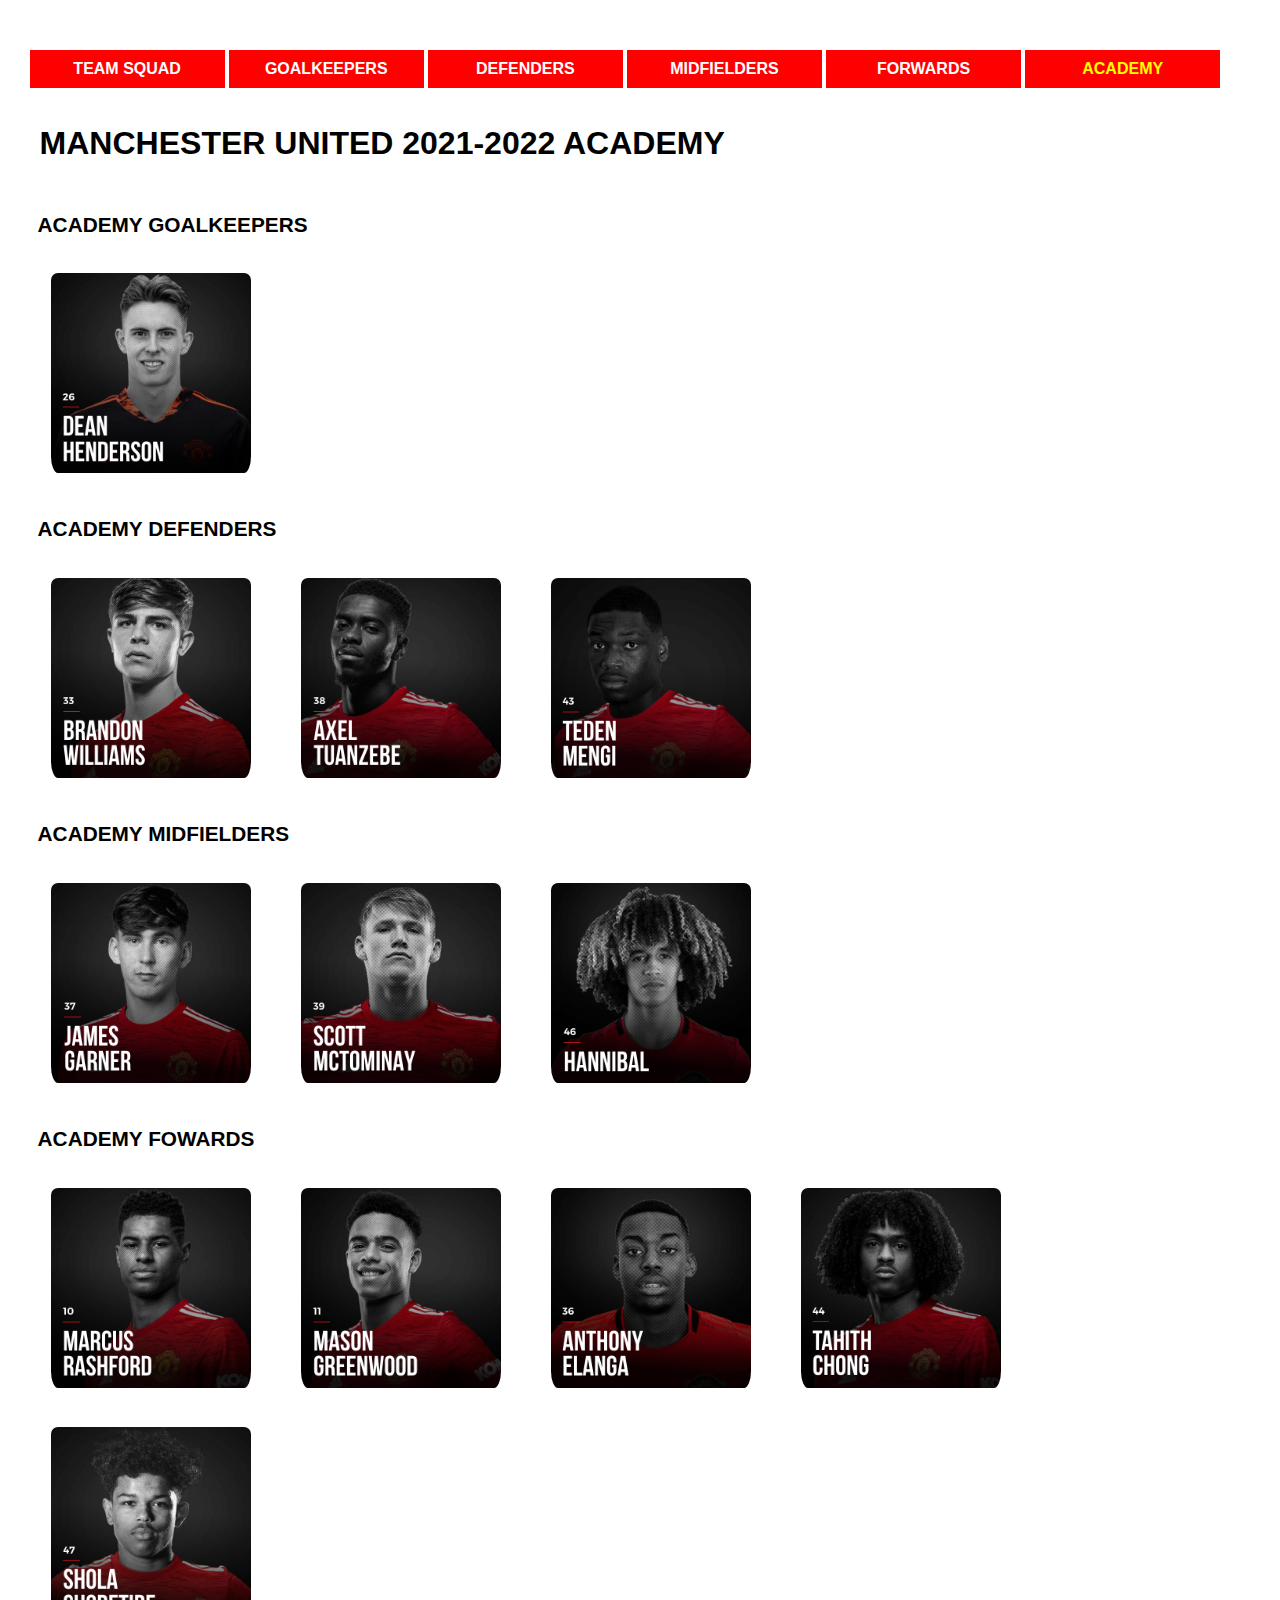
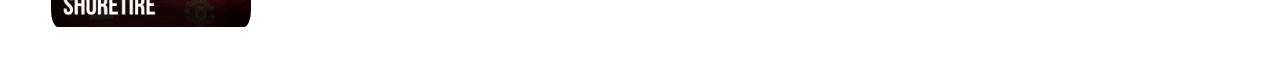
==== academy.html @ 322af931 "Add files via upload" ====
<!DOCTYPE html>
<html lang="en">
<!-- head -->

<head>
    <meta charset="UTF-8">
    <meta name="viewport" content="width=device-width, initial-scale=1.0">
    <link rel="icon" href="images/favicon.ico">
    <link rel="stylesheet" href="css/html5reset.css">
    <link rel="stylesheet" href="css/style.css">
    <title>Manchester United - My Favorite Soccer Team</title>
</head>

<!-- body -->

<body>
    <!-- header -->
    <header>
        <!-- nav -->
        <nav>
            <ul>
                <li><a href="index.html">TEAM SQUAD</a></li>
                <li><a href="goalkeepers.html">GOALKEEPERS</a></li>
                <li><a href="defenders.html">DEFENDERS</a></li>
                <li><a href="midfielders.html">MIDFIELDERS</a></li>
                <li><a href="forwards.html">FORWARDS</a></li>
                <li class="active"><a href="academy.html">ACADEMY</a></li>
            </ul>
        </nav>

        <!-- h1 -->
        <h1>MANCHESTER UNITED 2021-2022 ACADEMY</h1>
    </header>

    <!-- main -->
    <main>
        <!-- Images for Academy Goalkeepers-->
        <h2>ACADEMY GOALKEEPERS</h2>
        <img src="images/henderson.png" alt="26. Dean Henderson" width="50" />
        
        <!-- Images for Academy Defenders-->
        <h2>ACADEMY DEFENDERS</h2>
        <img src="images/williams.png" alt="33. Brandon Williams" width="50" />
        <img src="images/tuanzebe.png" alt="38. Axel Tuanzebe" width="50" />
        <img src="images/mengi.png" alt="43. Teden Mengi" width="50" />
        
        <!-- Images for Academy Midfielders-->
        <h2>ACADEMY MIDFIELDERS</h2>
        <img src="images/garner.png" alt="37. James Garner" width="50" />
        <img src="images/mctominay.png" alt="39. Scott McTominay" width="50" />
        <img src="images/hannibal.png" alt="46. Hannibal" width="50" />

        <!-- Images for Academy Midfielders-->
        <h2>ACADEMY FOWARDS</h2>
        <img src="images/rashford.png" alt="10. Marcus Rashford" width="50" />
        <img src="images/greenwood.png" alt="11. Mason Greenwood" width="50" />
        <img src="images/elanga.png" alt="36. Anthony Elanga" width="50" />
        <img src="images/chong.png" alt="44. Tahith Chong" width="50" />
        <img src="images/shoretire.png" alt="47. Shola Shoretire" width="50" />
    </main>
</body>

</html>
---- css/style.css ----
/*Add padding and margin to space out the page.
Make the font larger too.*/
body {
	margin: 1%;
	padding: 1%;
	font-size: 100%;
}

/*Make the h1 heading bigger with a bold font*/
h1 {
	font-size: 2em; 
	font-weight: bold;
    font-family: Arial, Helvetica, sans-serif;
    padding-top: 25px;
    padding-right: 10px;
    padding-left: 10px;
}

/*Make the h2 heading*/
h2 {
	font-size: 1.3em; 
	font-weight: bold;
    padding-top: 30px;
    padding-right: 10px;
    padding-bottom: 15px;
    padding-left: 10px;
    font-family: Arial, Helvetica, sans-serif;
}

/*Style the images*/
img {
    height: 200px;
    width: 200px;
    border: 3px solid transparent;
    padding-top: 10px;
    padding-left: 10px;
    padding-right: 10px;    
    border-radius: 20px;
    margin: 10px;
}

/* Add borders around the main components and some
space too*/
header, nav, main, h1, footer {
	border: 2px solid transparent;
	margin: 10px 0;
}

/* Change the styling for all of the list 
items in the nav section */
nav li {
	background-color: red;
	padding: 10px 5px;
	width: 15%;
	border: 1px solid transparent;
	display: inline-block;
    text-align: center;
    font-family: Arial, Helvetica, sans-serif;
}

/* Change the styling for all titles of
the list items in the nav section */
nav .active a {
    color: yellow;
    font-weight: bold;
}

nav a {
    color: white;
    font-weight: bold;
}

/* Changes to footer */
footer {
    font-family: Arial, Helvetica, sans-serif;
    text-align: center;
}

/* No changes to link */
/* Source: https://www.w3schools.com/css/css_link.asp */
a:link {
    text-decoration: none;
}

a:visited {
    text-decoration: none;
}

a:hover {
    text-decoration: underline;
}

a:active {
    text-decoration: underline;
}
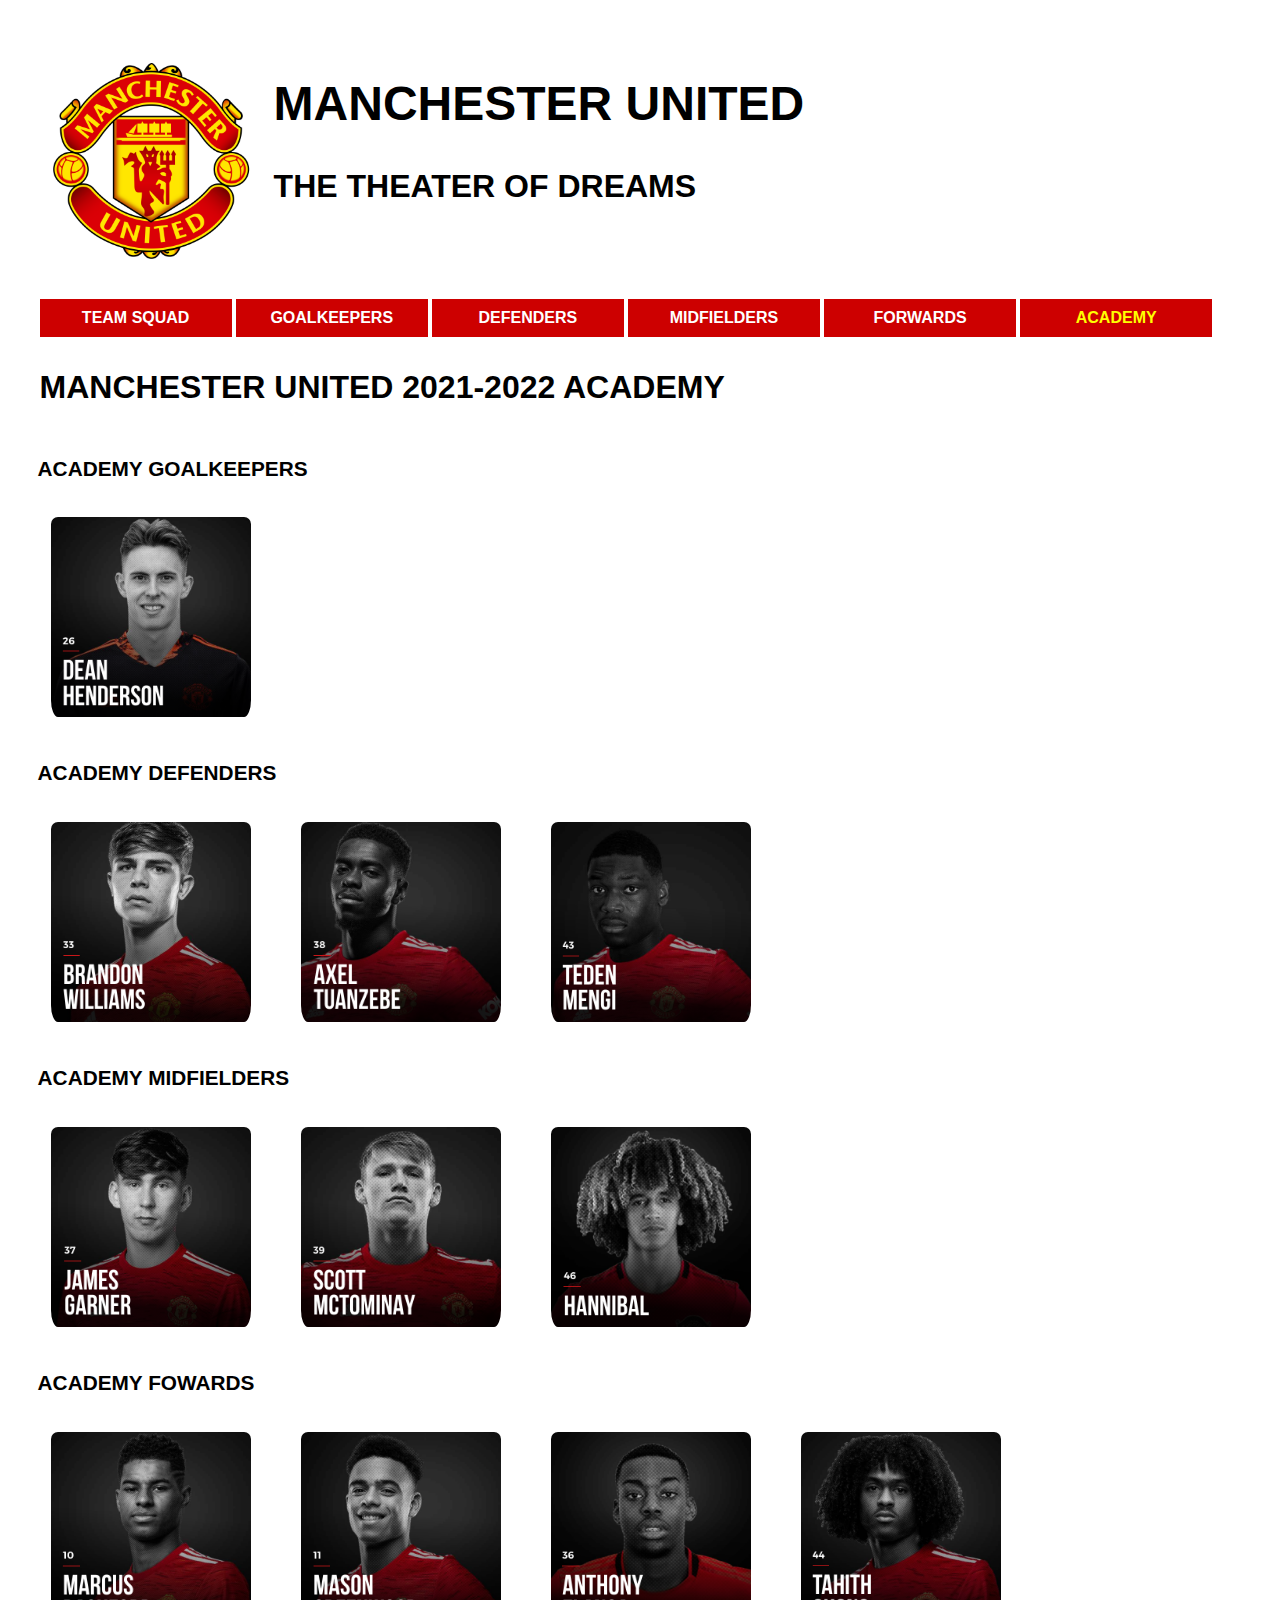
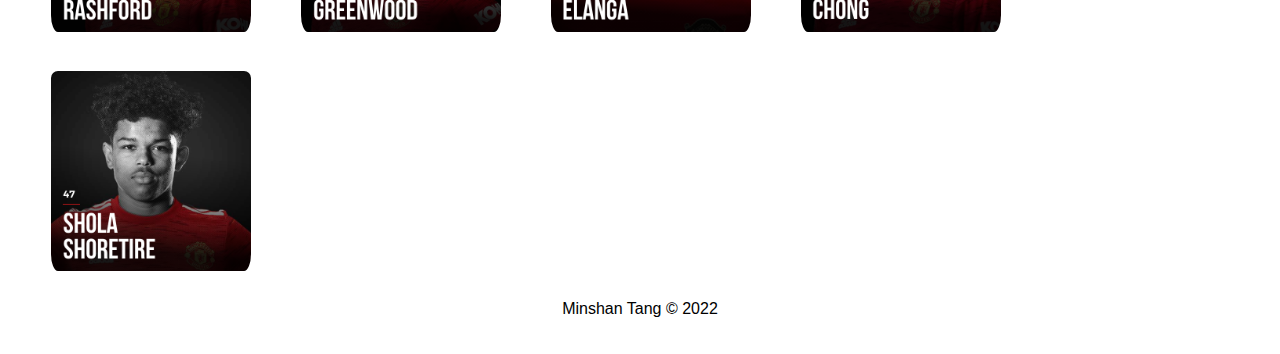
==== commit 76f6b76f: "Add files via upload" ====
--- a/academy.html
+++ b/academy.html
@@ -16,6 +16,11 @@
 <body>
     <!-- header -->
     <header>
+        <!-- Logo -->
+        <p style="float: left;"><img class="logo" src="images/logo.png" alt="Manchester United Logo" width="20" height="20"></p>
+        <h1 class="head-title">MANCHESTER UNITED</h1>
+        <h2 class="head-title-2">THE THEATER OF DREAMS</h2>
+        
         <!-- nav -->
         <nav>
             <ul>
@@ -36,28 +41,33 @@
     <main>
         <!-- Images for Academy Goalkeepers-->
         <h2>ACADEMY GOALKEEPERS</h2>
-        <img src="images/henderson.png" alt="26. Dean Henderson" width="50" />
+        <img src="images/henderson.png" alt="26. Dean Henderson" width="200" />
         
         <!-- Images for Academy Defenders-->
         <h2>ACADEMY DEFENDERS</h2>
-        <img src="images/williams.png" alt="33. Brandon Williams" width="50" />
-        <img src="images/tuanzebe.png" alt="38. Axel Tuanzebe" width="50" />
-        <img src="images/mengi.png" alt="43. Teden Mengi" width="50" />
+        <img src="images/williams.png" alt="33. Brandon Williams" width="200" />
+        <img src="images/tuanzebe.png" alt="38. Axel Tuanzebe" width="200" />
+        <img src="images/mengi.png" alt="43. Teden Mengi" width="200" />
         
         <!-- Images for Academy Midfielders-->
         <h2>ACADEMY MIDFIELDERS</h2>
-        <img src="images/garner.png" alt="37. James Garner" width="50" />
-        <img src="images/mctominay.png" alt="39. Scott McTominay" width="50" />
-        <img src="images/hannibal.png" alt="46. Hannibal" width="50" />
+        <img src="images/garner.png" alt="37. James Garner" width="200" />
+        <img src="images/mctominay.png" alt="39. Scott McTominay" width="200" />
+        <img src="images/hannibal.png" alt="46. Hannibal" width="200" />
 
         <!-- Images for Academy Midfielders-->
         <h2>ACADEMY FOWARDS</h2>
-        <img src="images/rashford.png" alt="10. Marcus Rashford" width="50" />
-        <img src="images/greenwood.png" alt="11. Mason Greenwood" width="50" />
-        <img src="images/elanga.png" alt="36. Anthony Elanga" width="50" />
-        <img src="images/chong.png" alt="44. Tahith Chong" width="50" />
-        <img src="images/shoretire.png" alt="47. Shola Shoretire" width="50" />
+        <img src="images/rashford.png" alt="10. Marcus Rashford" width="200" />
+        <img src="images/greenwood.png" alt="11. Mason Greenwood" width="200" />
+        <img src="images/elanga.png" alt="36. Anthony Elanga" width="200" />
+        <img src="images/chong.png" alt="44. Tahith Chong" width="200" />
+        <img src="images/shoretire.png" alt="47. Shola Shoretire" width="200" />
     </main>
+
+    <!-- footer -->
+    <footer>
+        <p>Minshan Tang &copy; 2022</p>
+    </footer>
 </body>
 
 </html>--- a/css/style.css
+++ b/css/style.css
@@ -7,11 +7,21 @@
 }
 
 /*Make the h1 heading bigger with a bold font*/
+header .head-title {
+    font-size: 3em;
+    font-weight: bold;
+    padding-top: 30px;
+}
+
+header .head-title-2 {
+    font-size: 2em;
+    font-weight: bold;
+}
+
 h1 {
 	font-size: 2em; 
 	font-weight: bold;
     font-family: Arial, Helvetica, sans-serif;
-    padding-top: 25px;
     padding-right: 10px;
     padding-left: 10px;
 }
@@ -48,8 +58,15 @@
 
 /* Change the styling for all of the list 
 items in the nav section */
+nav {
+    padding-top: 70px;
+    padding-left: 10px;
+    padding-bottom: 20px;
+    padding-right: 10px;
+}
+
 nav li {
-	background-color: red;
+	background-color: rgb(205, 0, 0);
 	padding: 10px 5px;
 	width: 15%;
 	border: 1px solid transparent;
@@ -62,7 +79,6 @@
 the list items in the nav section */
 nav .active a {
     color: yellow;
-    font-weight: bold;
 }
 
 nav a {
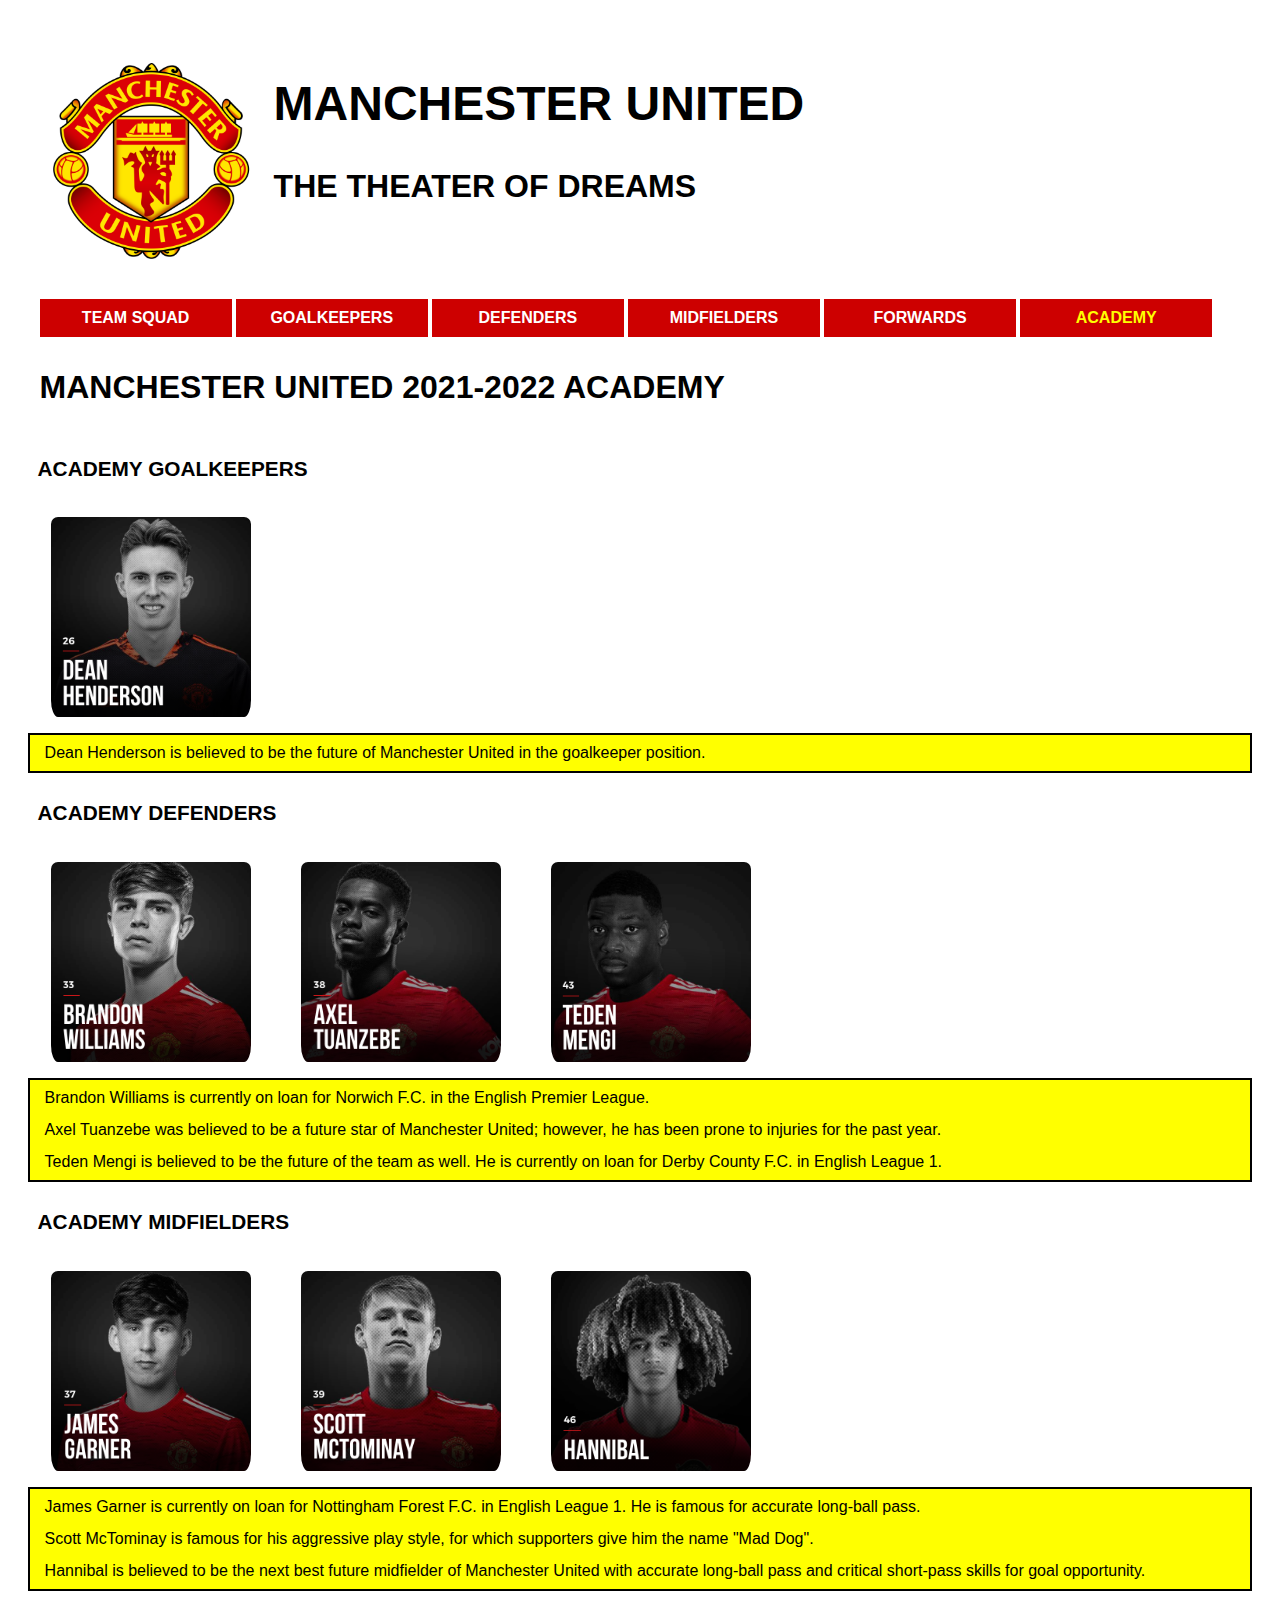
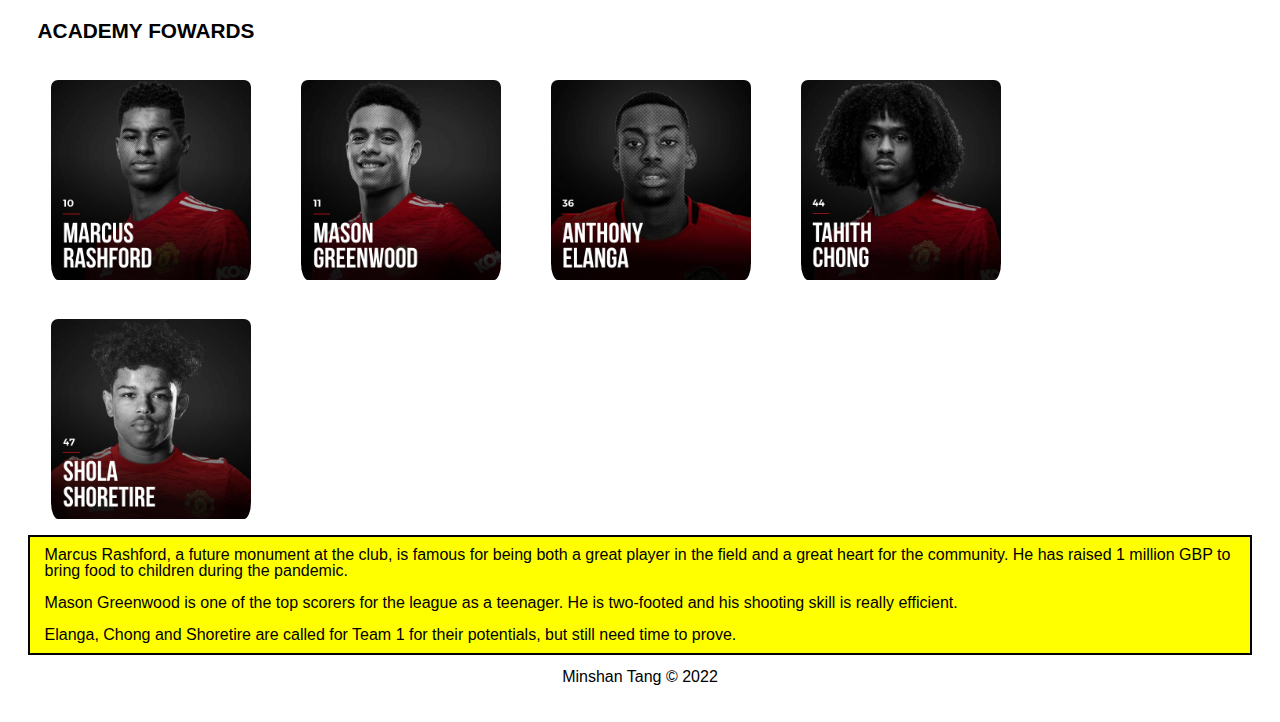
==== commit 846e01df: "Add files via upload" ====
--- a/academy.html
+++ b/academy.html
@@ -42,18 +42,35 @@
         <!-- Images for Academy Goalkeepers-->
         <h2>ACADEMY GOALKEEPERS</h2>
         <img src="images/henderson.png" alt="26. Dean Henderson" width="200" />
+        <p>Dean Henderson is believed to be the future of Manchester United in the goalkeeper position.</p>
         
         <!-- Images for Academy Defenders-->
         <h2>ACADEMY DEFENDERS</h2>
         <img src="images/williams.png" alt="33. Brandon Williams" width="200" />
         <img src="images/tuanzebe.png" alt="38. Axel Tuanzebe" width="200" />
         <img src="images/mengi.png" alt="43. Teden Mengi" width="200" />
+
+        <p>
+            Brandon Williams is currently on loan for Norwich F.C. in the English Premier League.
+            <br><br>
+            Axel Tuanzebe was believed to be a future star of Manchester United; however, he has been prone to injuries for the past year.
+            <br><br>
+            Teden Mengi is believed to be the future of the team as well. He is currently on loan for Derby County F.C. in English League 1.
+        </p>
         
         <!-- Images for Academy Midfielders-->
         <h2>ACADEMY MIDFIELDERS</h2>
         <img src="images/garner.png" alt="37. James Garner" width="200" />
         <img src="images/mctominay.png" alt="39. Scott McTominay" width="200" />
         <img src="images/hannibal.png" alt="46. Hannibal" width="200" />
+        
+        <p>
+            James Garner is currently on loan for Nottingham Forest F.C. in English League 1. He is famous for accurate long-ball pass.
+            <br><br>
+            Scott McTominay is famous for his aggressive play style, for which supporters give him the name "Mad Dog".
+            <br><br>
+            Hannibal is believed to be the next best future midfielder of Manchester United with accurate long-ball pass and critical short-pass skills for goal opportunity.
+        </p>
 
         <!-- Images for Academy Midfielders-->
         <h2>ACADEMY FOWARDS</h2>
@@ -62,6 +79,14 @@
         <img src="images/elanga.png" alt="36. Anthony Elanga" width="200" />
         <img src="images/chong.png" alt="44. Tahith Chong" width="200" />
         <img src="images/shoretire.png" alt="47. Shola Shoretire" width="200" />
+
+        <p>
+            Marcus Rashford, a future monument at the club, is famous for being both a great player in the field and a great heart for the community. He has raised 1 million GBP to bring food to children during the pandemic.
+            <br><br>
+            Mason Greenwood is one of the top scorers for the league as a teenager. He is two-footed and his shooting skill is really efficient.
+            <br><br>
+            Elanga, Chong and Shoretire are called for Team 1 for their potentials, but still need time to prove. 
+        </p>
     </main>
 
     <!-- footer -->
--- a/css/style.css
+++ b/css/style.css
@@ -86,6 +86,15 @@
     font-weight: bold;
 }
 
+/* Change to paragraphs */
+main p {
+    font-family: Arial, Helvetica, sans-serif;
+    font-size: 1em;
+    padding: 10px 15px;
+    background: yellow;
+    border: 2px solid black;
+}
+
 /* Changes to footer */
 footer {
     font-family: Arial, Helvetica, sans-serif;
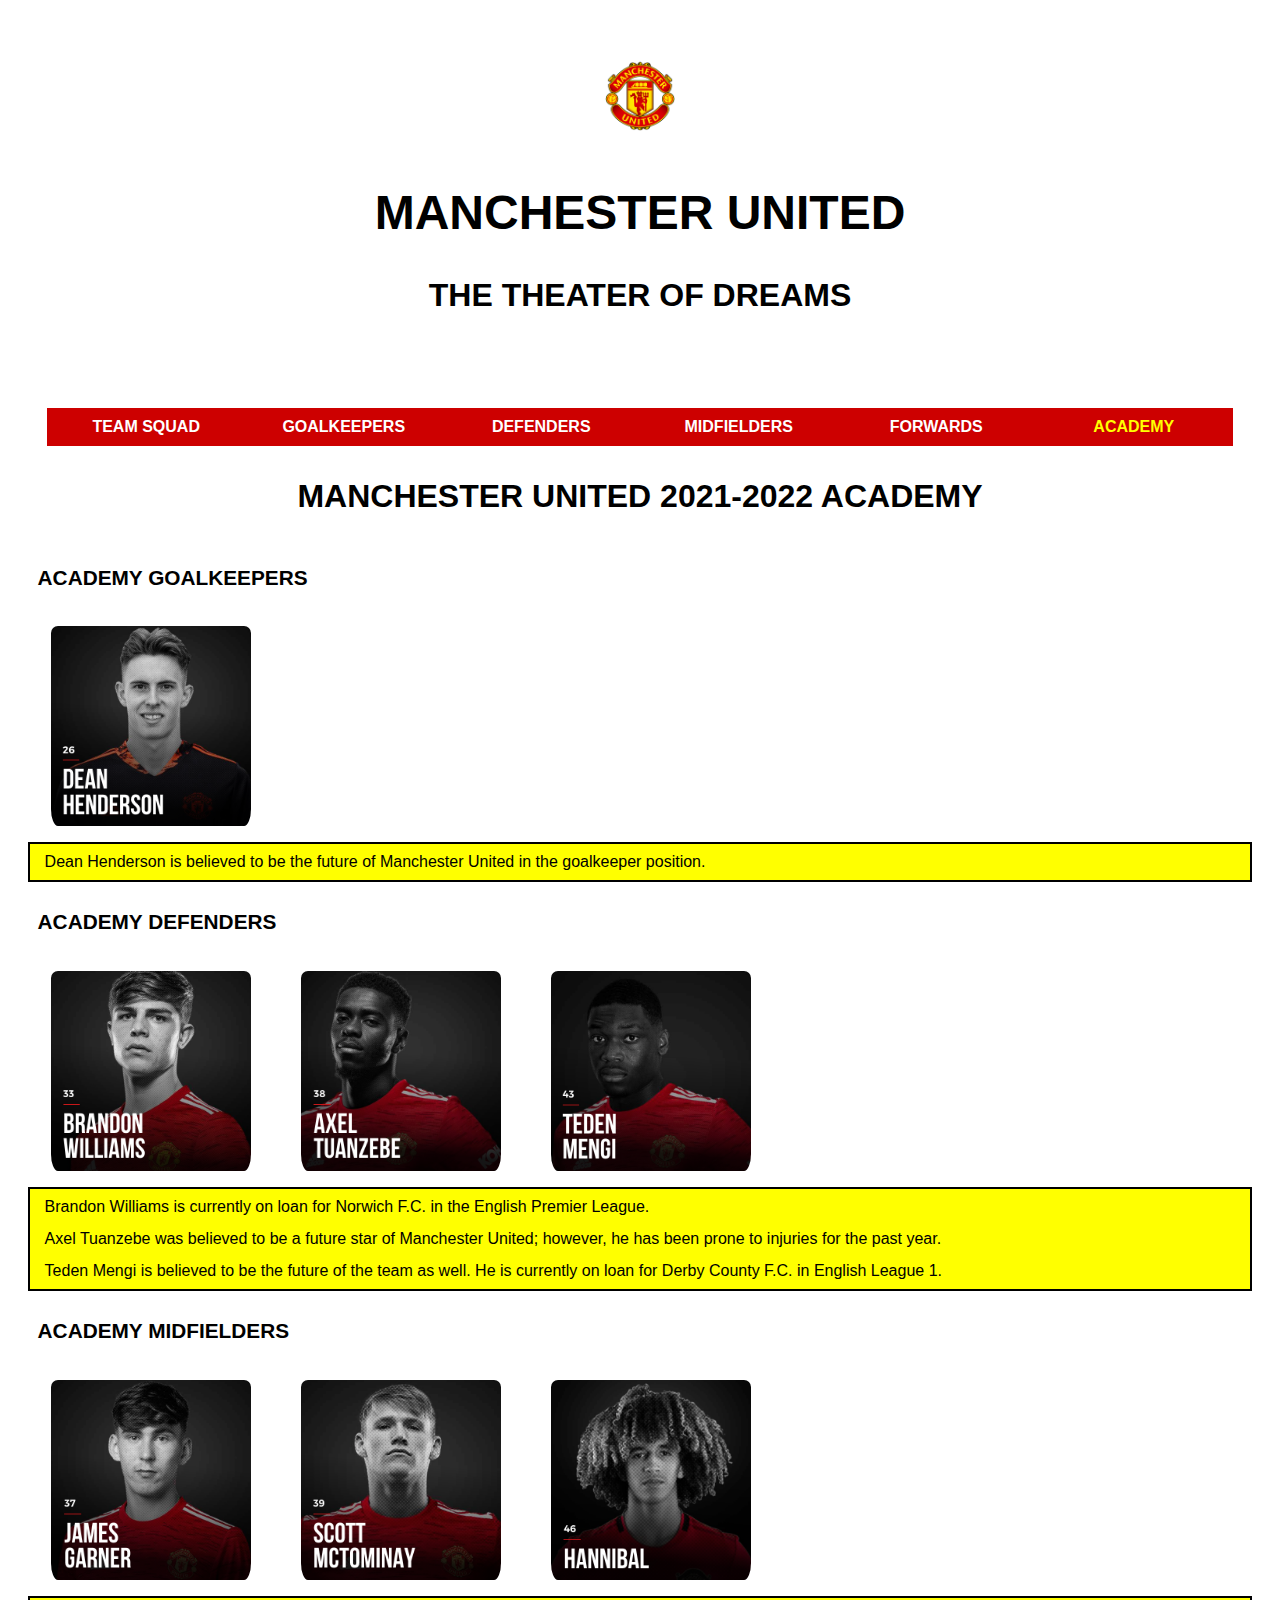
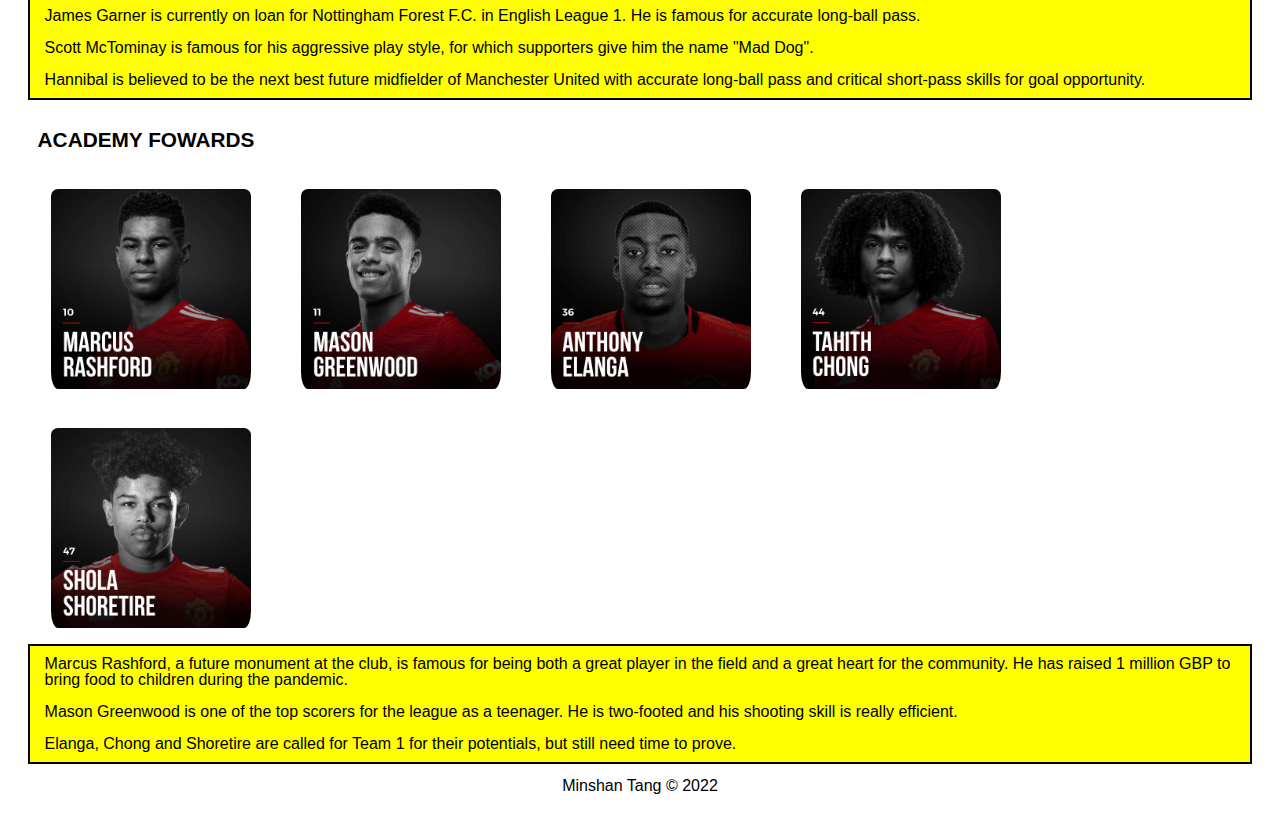
==== commit 1f9f352f: "Add files via upload" ====
--- a/academy.html
+++ b/academy.html
@@ -17,7 +17,7 @@
     <!-- header -->
     <header>
         <!-- Logo -->
-        <p style="float: left;"><img class="logo" src="images/logo.png" alt="Manchester United Logo" width="20" height="20"></p>
+        <img class="logo" src="images/logo.png" alt="Manchester United Logo" width="20" height="20">
         <h1 class="head-title">MANCHESTER UNITED</h1>
         <h2 class="head-title-2">THE THEATER OF DREAMS</h2>
         
--- a/css/style.css
+++ b/css/style.css
@@ -4,6 +4,10 @@
 	margin: 1%;
 	padding: 1%;
 	font-size: 100%;
+}
+
+header {
+    text-align: center;
 }
 
 /*Make the h1 heading bigger with a bold font*/
@@ -16,6 +20,12 @@
 header .head-title-2 {
     font-size: 2em;
     font-weight: bold;
+}
+
+header img {
+    width: 70px;
+    height: 70px;
+    text-align: center;
 }
 
 h1 {
@@ -65,12 +75,17 @@
     padding-right: 10px;
 }
 
+nav ul {
+    display: flex;
+    justify-content: center;
+}
+
 nav li {
 	background-color: rgb(205, 0, 0);
 	padding: 10px 5px;
-	width: 15%;
+	width: 15.45%;
 	border: 1px solid transparent;
-	display: inline-block;
+	display: table-cell;
     text-align: center;
     font-family: Arial, Helvetica, sans-serif;
 }
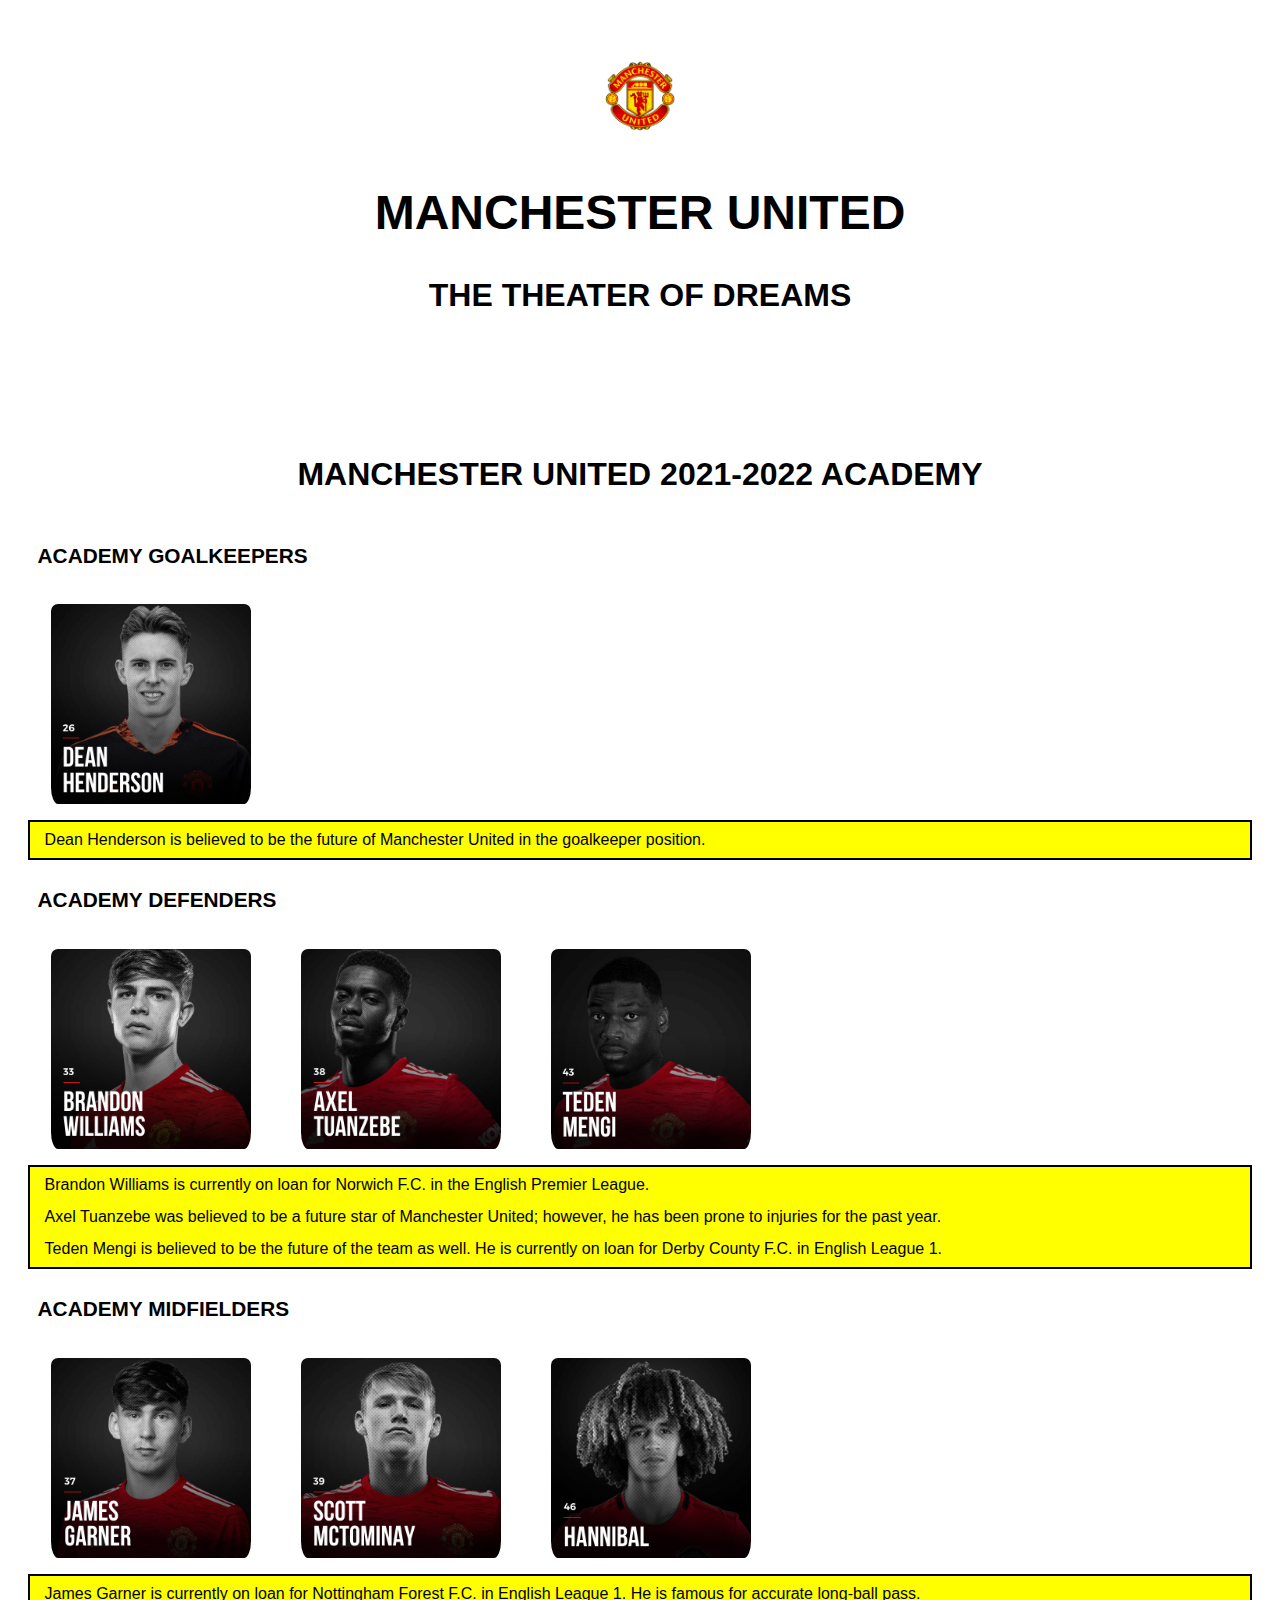
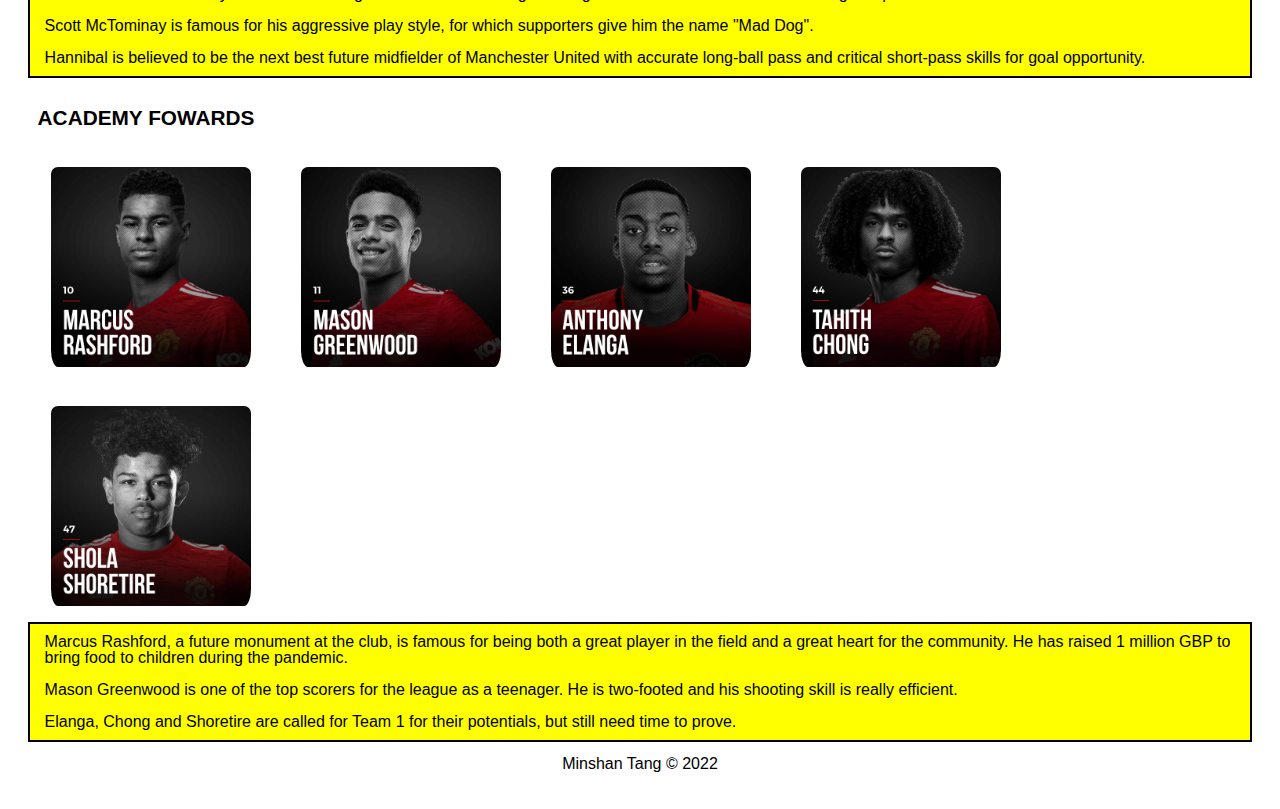
==== commit 1147c5dd: "Add files via upload" ====
--- a/academy.html
+++ b/academy.html
@@ -1,98 +1,110 @@
 <!DOCTYPE html>
 <html lang="en">
-<!-- head -->
+    <!-- head -->
 
-<head>
-    <meta charset="UTF-8">
-    <meta name="viewport" content="width=device-width, initial-scale=1.0">
-    <link rel="icon" href="images/favicon.ico">
-    <link rel="stylesheet" href="css/html5reset.css">
-    <link rel="stylesheet" href="css/style.css">
-    <title>Manchester United - My Favorite Soccer Team</title>
-</head>
+    <head>
+        <meta charset="UTF-8" />
+        <meta name="viewport" content="width=device-width, initial-scale=1.0" />
+        <link rel="icon" href="images/favicon.ico" />
+        <link rel="stylesheet" href="css/html5reset.css" />
+        <link rel="stylesheet" href="css/style.css" />
+        <link
+            href="https://cdn.jsdelivr.net/npm/bootstrap@5.1.3/dist/css/bootstrap.min.css"
+            rel="stylesheet"
+            integrity="sha384-1BmE4kWBq78iYhFldvKuhfTAU6auU8tT94WrHftjDbrCEXSU1oBoqyl2QvZ6jIW3"
+            crossorigin="anonymous"
+        />
+        <title>Manchester United - My Favorite Soccer Team</title>
+    </head>
 
-<!-- body -->
+    <!-- body -->
 
-<body>
-    <!-- header -->
-    <header>
-        <!-- Logo -->
-        <img class="logo" src="images/logo.png" alt="Manchester United Logo" width="20" height="20">
-        <h1 class="head-title">MANCHESTER UNITED</h1>
-        <h2 class="head-title-2">THE THEATER OF DREAMS</h2>
-        
-        <!-- nav -->
-        <nav>
-            <ul>
-                <li><a href="index.html">TEAM SQUAD</a></li>
-                <li><a href="goalkeepers.html">GOALKEEPERS</a></li>
-                <li><a href="defenders.html">DEFENDERS</a></li>
-                <li><a href="midfielders.html">MIDFIELDERS</a></li>
-                <li><a href="forwards.html">FORWARDS</a></li>
-                <li class="active"><a href="academy.html">ACADEMY</a></li>
-            </ul>
-        </nav>
+    <body>
+        <!-- header -->
+        <header>
+            <!-- Logo -->
+            <img class="logo" src="images/logo.png" alt="Manchester United Logo" width="20" height="20" />
+            <h1 class="head-title">MANCHESTER UNITED</h1>
+            <h2 class="head-title-2">THE THEATER OF DREAMS</h2>
 
-        <!-- h1 -->
-        <h1>MANCHESTER UNITED 2021-2022 ACADEMY</h1>
-    </header>
+            <!-- nav -->
+            <nav>
+                <ul class="nav nav-tabs">
+                    <li class="nav-item"><a class="nav-link" href="index.html">TEAM SQUAD</a></li>
+                    <li class="nav-item"><a class="nav-link" href="goalkeepers.html">GOALKEEPERS</a></li>
+                    <li class="nav-item"><a class="nav-link" href="defenders.html">DEFENDERS</a></li>
+                    <li class="nav-item"><a class="nav-link" href="midfielders.html">MIDFIELDERS</a></li>
+                    <li class="nav-item"><a class="nav-link" href="forwards.html">FORWARDS</a></li>
+                    <li class="nav-item"><a class="nav-link active" href="academy.html">ACADEMY</a></li>
+                </ul>
+            </nav>
 
-    <!-- main -->
-    <main>
-        <!-- Images for Academy Goalkeepers-->
-        <h2>ACADEMY GOALKEEPERS</h2>
-        <img src="images/henderson.png" alt="26. Dean Henderson" width="200" />
-        <p>Dean Henderson is believed to be the future of Manchester United in the goalkeeper position.</p>
-        
-        <!-- Images for Academy Defenders-->
-        <h2>ACADEMY DEFENDERS</h2>
-        <img src="images/williams.png" alt="33. Brandon Williams" width="200" />
-        <img src="images/tuanzebe.png" alt="38. Axel Tuanzebe" width="200" />
-        <img src="images/mengi.png" alt="43. Teden Mengi" width="200" />
+            <!-- h1 -->
+            <h1>MANCHESTER UNITED 2021-2022 ACADEMY</h1>
+        </header>
 
-        <p>
-            Brandon Williams is currently on loan for Norwich F.C. in the English Premier League.
-            <br><br>
-            Axel Tuanzebe was believed to be a future star of Manchester United; however, he has been prone to injuries for the past year.
-            <br><br>
-            Teden Mengi is believed to be the future of the team as well. He is currently on loan for Derby County F.C. in English League 1.
-        </p>
-        
-        <!-- Images for Academy Midfielders-->
-        <h2>ACADEMY MIDFIELDERS</h2>
-        <img src="images/garner.png" alt="37. James Garner" width="200" />
-        <img src="images/mctominay.png" alt="39. Scott McTominay" width="200" />
-        <img src="images/hannibal.png" alt="46. Hannibal" width="200" />
-        
-        <p>
-            James Garner is currently on loan for Nottingham Forest F.C. in English League 1. He is famous for accurate long-ball pass.
-            <br><br>
-            Scott McTominay is famous for his aggressive play style, for which supporters give him the name "Mad Dog".
-            <br><br>
-            Hannibal is believed to be the next best future midfielder of Manchester United with accurate long-ball pass and critical short-pass skills for goal opportunity.
-        </p>
+        <!-- main -->
+        <main>
+            <!-- Images for Academy Goalkeepers-->
+            <h2>ACADEMY GOALKEEPERS</h2>
+            <img src="images/henderson.png" alt="26. Dean Henderson" width="200" />
+            <p>Dean Henderson is believed to be the future of Manchester United in the goalkeeper position.</p>
 
-        <!-- Images for Academy Midfielders-->
-        <h2>ACADEMY FOWARDS</h2>
-        <img src="images/rashford.png" alt="10. Marcus Rashford" width="200" />
-        <img src="images/greenwood.png" alt="11. Mason Greenwood" width="200" />
-        <img src="images/elanga.png" alt="36. Anthony Elanga" width="200" />
-        <img src="images/chong.png" alt="44. Tahith Chong" width="200" />
-        <img src="images/shoretire.png" alt="47. Shola Shoretire" width="200" />
+            <!-- Images for Academy Defenders-->
+            <h2>ACADEMY DEFENDERS</h2>
+            <img src="images/williams.png" alt="33. Brandon Williams" width="200" />
+            <img src="images/tuanzebe.png" alt="38. Axel Tuanzebe" width="200" />
+            <img src="images/mengi.png" alt="43. Teden Mengi" width="200" />
 
-        <p>
-            Marcus Rashford, a future monument at the club, is famous for being both a great player in the field and a great heart for the community. He has raised 1 million GBP to bring food to children during the pandemic.
-            <br><br>
-            Mason Greenwood is one of the top scorers for the league as a teenager. He is two-footed and his shooting skill is really efficient.
-            <br><br>
-            Elanga, Chong and Shoretire are called for Team 1 for their potentials, but still need time to prove. 
-        </p>
-    </main>
+            <p>
+                Brandon Williams is currently on loan for Norwich F.C. in the English Premier League.
+                <br /><br />
+                Axel Tuanzebe was believed to be a future star of Manchester United; however, he has been prone to injuries for the past year.
+                <br /><br />
+                Teden Mengi is believed to be the future of the team as well. He is currently on loan for Derby County F.C. in English League 1.
+            </p>
 
-    <!-- footer -->
-    <footer>
-        <p>Minshan Tang &copy; 2022</p>
-    </footer>
-</body>
+            <!-- Images for Academy Midfielders-->
+            <h2>ACADEMY MIDFIELDERS</h2>
+            <img src="images/garner.png" alt="37. James Garner" width="200" />
+            <img src="images/mctominay.png" alt="39. Scott McTominay" width="200" />
+            <img src="images/hannibal.png" alt="46. Hannibal" width="200" />
 
-</html>+            <p>
+                James Garner is currently on loan for Nottingham Forest F.C. in English League 1. He is famous for accurate long-ball pass.
+                <br /><br />
+                Scott McTominay is famous for his aggressive play style, for which supporters give him the name "Mad Dog".
+                <br /><br />
+                Hannibal is believed to be the next best future midfielder of Manchester United with accurate long-ball pass and critical short-pass
+                skills for goal opportunity.
+            </p>
+
+            <!-- Images for Academy Midfielders-->
+            <h2>ACADEMY FOWARDS</h2>
+            <img src="images/rashford.png" alt="10. Marcus Rashford" width="200" />
+            <img src="images/greenwood.png" alt="11. Mason Greenwood" width="200" />
+            <img src="images/elanga.png" alt="36. Anthony Elanga" width="200" />
+            <img src="images/chong.png" alt="44. Tahith Chong" width="200" />
+            <img src="images/shoretire.png" alt="47. Shola Shoretire" width="200" />
+
+            <p>
+                Marcus Rashford, a future monument at the club, is famous for being both a great player in the field and a great heart for the
+                community. He has raised 1 million GBP to bring food to children during the pandemic.
+                <br /><br />
+                Mason Greenwood is one of the top scorers for the league as a teenager. He is two-footed and his shooting skill is really efficient.
+                <br /><br />
+                Elanga, Chong and Shoretire are called for Team 1 for their potentials, but still need time to prove.
+            </p>
+        </main>
+
+        <!-- footer -->
+        <footer>
+            <p>Minshan Tang &copy; 2022</p>
+        </footer>
+        <script
+            src="https://cdn.jsdelivr.net/npm/bootstrap@5.1.3/dist/js/bootstrap.bundle.min.js"
+            integrity="sha384-ka7Sk0Gln4gmtz2MlQnikT1wXgYsOg+OMhuP+IlRH9sENBO0LRn5q+8nbTov4+1p"
+            crossorigin="anonymous"
+        ></script>
+    </body>
+</html>
--- a/css/style.css
+++ b/css/style.css
@@ -1,9 +1,9 @@
 /*Add padding and margin to space out the page.
 Make the font larger too.*/
 body {
-	margin: 1%;
-	padding: 1%;
-	font-size: 100%;
+    margin: 1%;
+    padding: 1%;
+    font-size: 100%;
 }
 
 header {
@@ -29,8 +29,8 @@
 }
 
 h1 {
-	font-size: 2em; 
-	font-weight: bold;
+    font-size: 2em;
+    font-weight: bold;
     font-family: Arial, Helvetica, sans-serif;
     padding-right: 10px;
     padding-left: 10px;
@@ -38,8 +38,8 @@
 
 /*Make the h2 heading*/
 h2 {
-	font-size: 1.3em; 
-	font-weight: bold;
+    font-size: 1.3em;
+    font-weight: bold;
     padding-top: 30px;
     padding-right: 10px;
     padding-bottom: 15px;
@@ -54,16 +54,24 @@
     border: 3px solid transparent;
     padding-top: 10px;
     padding-left: 10px;
-    padding-right: 10px;    
+    padding-right: 10px;
     border-radius: 20px;
     margin: 10px;
 }
 
+img:hover {
+    opacity: 0.3;
+}
+
 /* Add borders around the main components and some
 space too*/
-header, nav, main, h1, footer {
-	border: 2px solid transparent;
-	margin: 10px 0;
+header,
+nav,
+main,
+h1,
+footer {
+    border: 2px solid transparent;
+    margin: 10px 0;
 }
 
 /* Change the styling for all of the list 
@@ -80,15 +88,17 @@
     justify-content: center;
 }
 
+/*
 nav li {
-	background-color: rgb(205, 0, 0);
-	padding: 10px 5px;
-	width: 15.45%;
-	border: 1px solid transparent;
-	display: table-cell;
+    background-color: rgb(205, 0, 0);
+    padding: 10px 5px;
+    width: 15%;
+    border: 1px solid transparent;
+    display: table-cell;
     text-align: center;
     font-family: Arial, Helvetica, sans-serif;
 }
+*/
 
 /* Change the styling for all titles of
 the list items in the nav section */
@@ -132,4 +142,4 @@
 
 a:active {
     text-decoration: underline;
-}+}
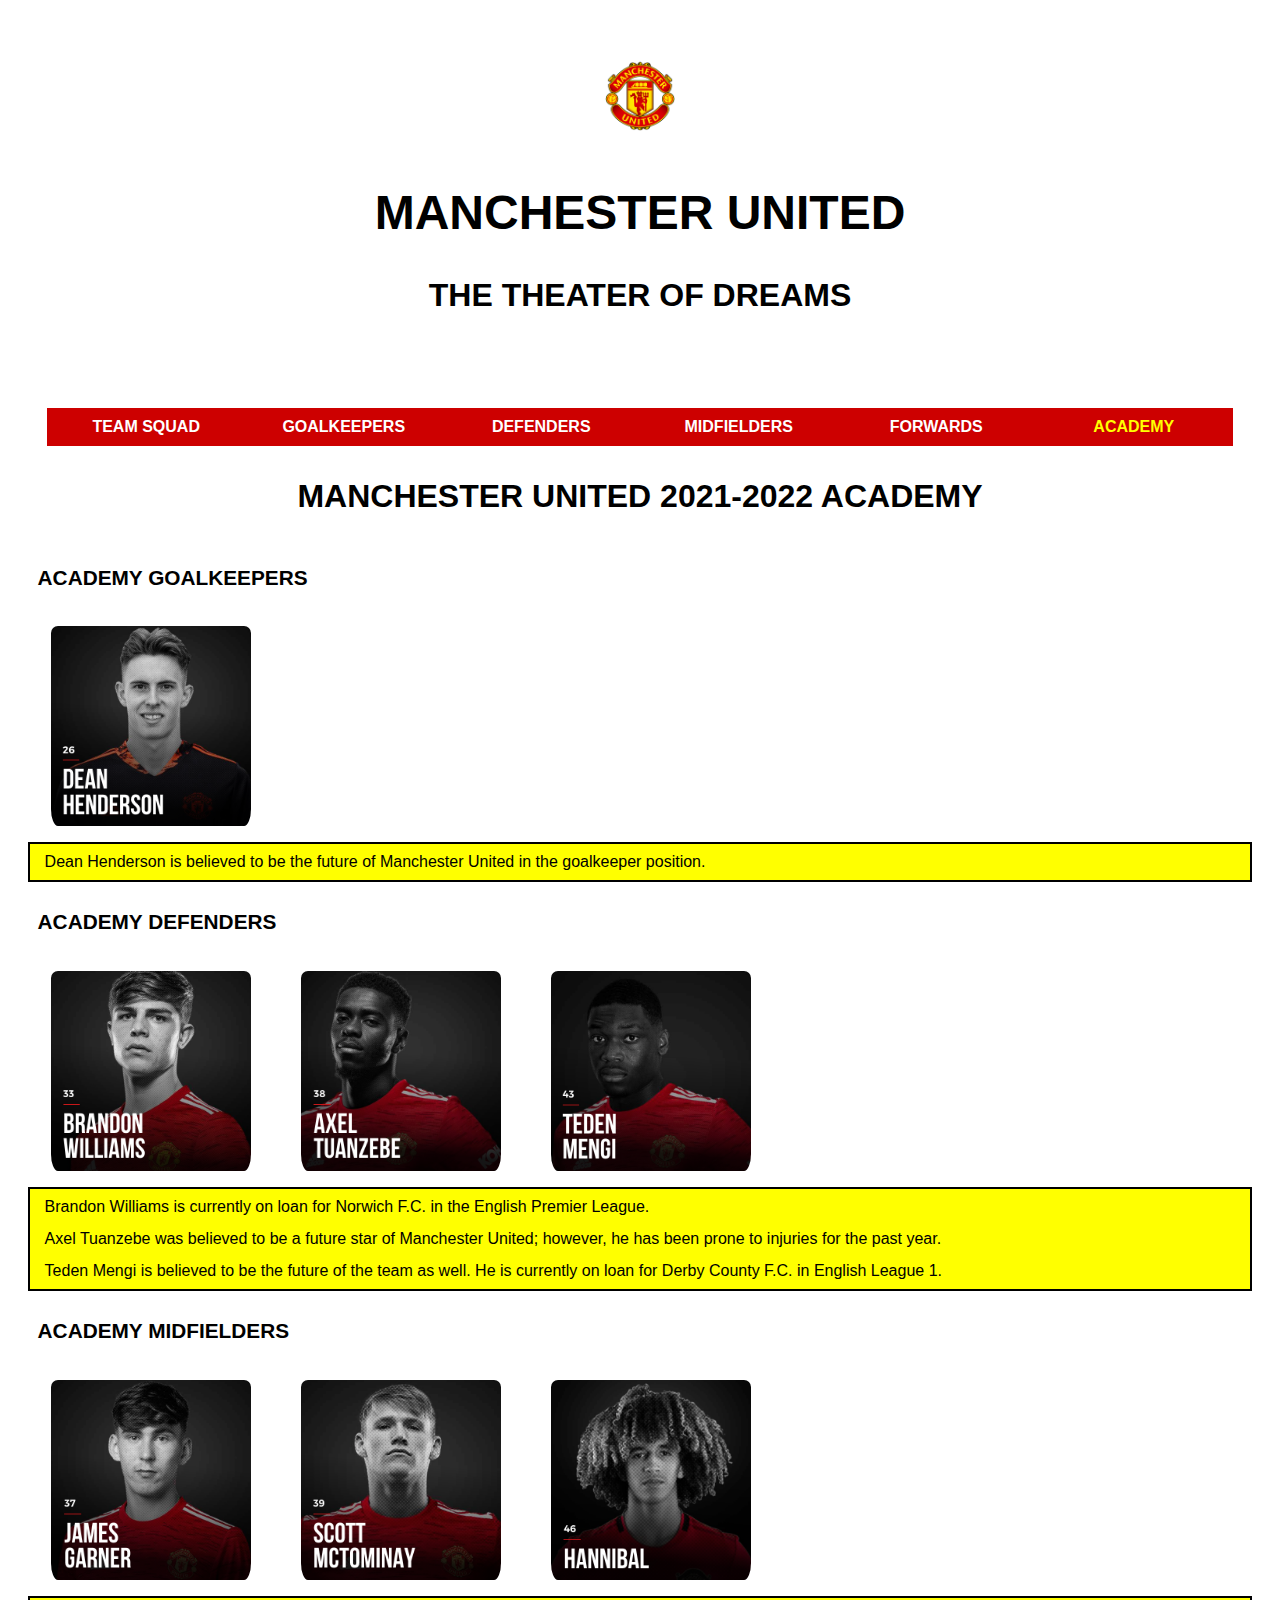
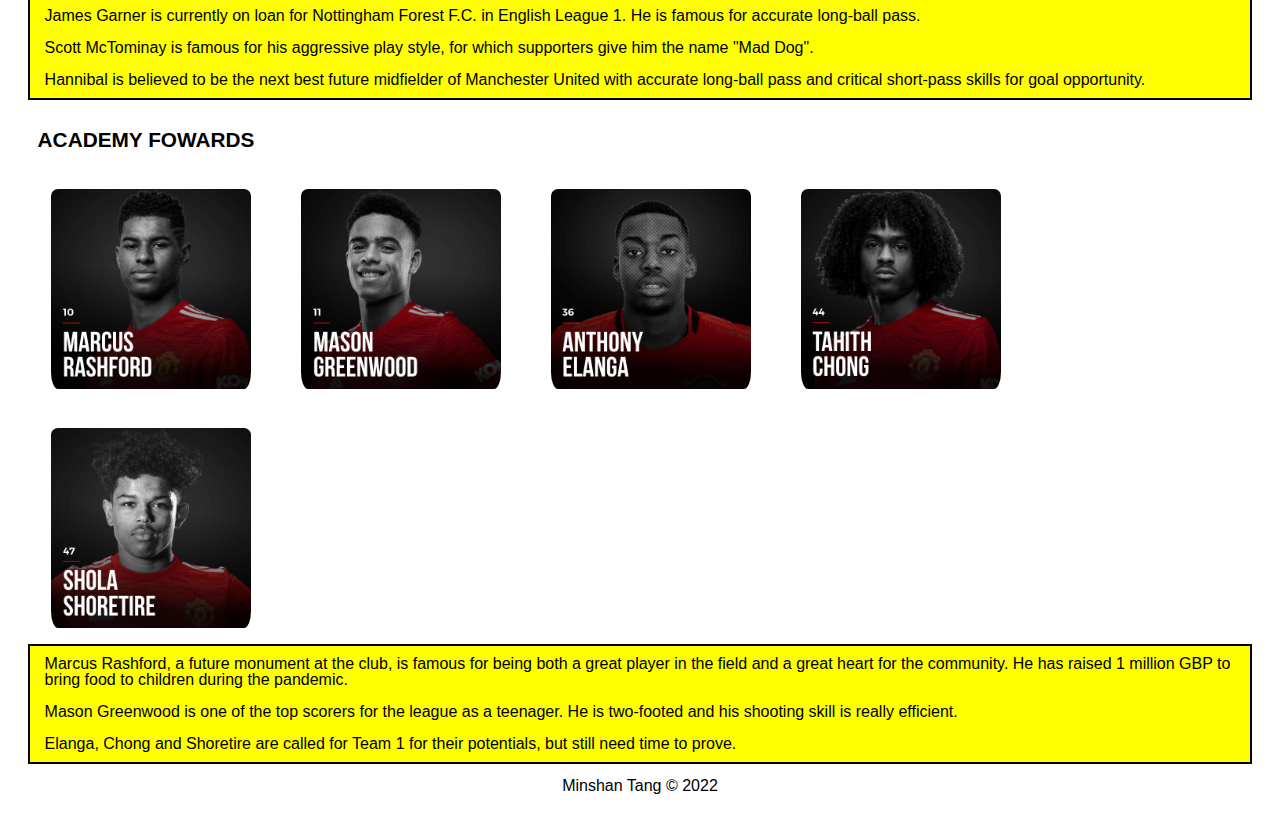
==== commit aff2f192: "Add files via upload" ====
--- a/academy.html
+++ b/academy.html
@@ -1,110 +1,98 @@
 <!DOCTYPE html>
 <html lang="en">
-    <!-- head -->
+<!-- head -->
 
-    <head>
-        <meta charset="UTF-8" />
-        <meta name="viewport" content="width=device-width, initial-scale=1.0" />
-        <link rel="icon" href="images/favicon.ico" />
-        <link rel="stylesheet" href="css/html5reset.css" />
-        <link rel="stylesheet" href="css/style.css" />
-        <link
-            href="https://cdn.jsdelivr.net/npm/bootstrap@5.1.3/dist/css/bootstrap.min.css"
-            rel="stylesheet"
-            integrity="sha384-1BmE4kWBq78iYhFldvKuhfTAU6auU8tT94WrHftjDbrCEXSU1oBoqyl2QvZ6jIW3"
-            crossorigin="anonymous"
-        />
-        <title>Manchester United - My Favorite Soccer Team</title>
-    </head>
+<head>
+    <meta charset="UTF-8">
+    <meta name="viewport" content="width=device-width, initial-scale=1.0">
+    <link rel="icon" href="images/favicon.ico">
+    <link rel="stylesheet" href="css/html5reset.css">
+    <link rel="stylesheet" href="css/style.css">
+    <title>Manchester United - My Favorite Soccer Team</title>
+</head>
 
-    <!-- body -->
+<!-- body -->
 
-    <body>
-        <!-- header -->
-        <header>
-            <!-- Logo -->
-            <img class="logo" src="images/logo.png" alt="Manchester United Logo" width="20" height="20" />
-            <h1 class="head-title">MANCHESTER UNITED</h1>
-            <h2 class="head-title-2">THE THEATER OF DREAMS</h2>
+<body>
+    <!-- header -->
+    <header>
+        <!-- Logo -->
+        <img class="logo" src="images/logo.png" alt="Manchester United Logo" width="20" height="20">
+        <h1 class="head-title">MANCHESTER UNITED</h1>
+        <h2 class="head-title-2">THE THEATER OF DREAMS</h2>
+        
+        <!-- nav -->
+        <nav>
+            <ul>
+                <li><a href="index.html">TEAM SQUAD</a></li>
+                <li><a href="goalkeepers.html">GOALKEEPERS</a></li>
+                <li><a href="defenders.html">DEFENDERS</a></li>
+                <li><a href="midfielders.html">MIDFIELDERS</a></li>
+                <li><a href="forwards.html">FORWARDS</a></li>
+                <li class="active"><a href="academy.html">ACADEMY</a></li>
+            </ul>
+        </nav>
 
-            <!-- nav -->
-            <nav>
-                <ul class="nav nav-tabs">
-                    <li class="nav-item"><a class="nav-link" href="index.html">TEAM SQUAD</a></li>
-                    <li class="nav-item"><a class="nav-link" href="goalkeepers.html">GOALKEEPERS</a></li>
-                    <li class="nav-item"><a class="nav-link" href="defenders.html">DEFENDERS</a></li>
-                    <li class="nav-item"><a class="nav-link" href="midfielders.html">MIDFIELDERS</a></li>
-                    <li class="nav-item"><a class="nav-link" href="forwards.html">FORWARDS</a></li>
-                    <li class="nav-item"><a class="nav-link active" href="academy.html">ACADEMY</a></li>
-                </ul>
-            </nav>
+        <!-- h1 -->
+        <h1>MANCHESTER UNITED 2021-2022 ACADEMY</h1>
+    </header>
 
-            <!-- h1 -->
-            <h1>MANCHESTER UNITED 2021-2022 ACADEMY</h1>
-        </header>
+    <!-- main -->
+    <main>
+        <!-- Images for Academy Goalkeepers-->
+        <h2>ACADEMY GOALKEEPERS</h2>
+        <img src="images/henderson.png" class="settohover" alt="26. Dean Henderson" width="200" />
+        <p>Dean Henderson is believed to be the future of Manchester United in the goalkeeper position.</p>
+        
+        <!-- Images for Academy Defenders-->
+        <h2>ACADEMY DEFENDERS</h2>
+        <img src="images/williams.png" alt="33. Brandon Williams" width="200" />
+        <img src="images/tuanzebe.png" class="settohover" alt="38. Axel Tuanzebe" width="200" />
+        <img src="images/mengi.png" alt="43. Teden Mengi" width="200" />
 
-        <!-- main -->
-        <main>
-            <!-- Images for Academy Goalkeepers-->
-            <h2>ACADEMY GOALKEEPERS</h2>
-            <img src="images/henderson.png" alt="26. Dean Henderson" width="200" />
-            <p>Dean Henderson is believed to be the future of Manchester United in the goalkeeper position.</p>
+        <p>
+            Brandon Williams is currently on loan for Norwich F.C. in the English Premier League.
+            <br><br>
+            Axel Tuanzebe was believed to be a future star of Manchester United; however, he has been prone to injuries for the past year.
+            <br><br>
+            Teden Mengi is believed to be the future of the team as well. He is currently on loan for Derby County F.C. in English League 1.
+        </p>
+        
+        <!-- Images for Academy Midfielders-->
+        <h2>ACADEMY MIDFIELDERS</h2>
+        <img src="images/garner.png" class="settohover" alt="37. James Garner" width="200" />
+        <img src="images/mctominay.png" alt="39. Scott McTominay" width="200" />
+        <img src="images/hannibal.png" class="settohover" alt="46. Hannibal" width="200" />
+        
+        <p>
+            James Garner is currently on loan for Nottingham Forest F.C. in English League 1. He is famous for accurate long-ball pass.
+            <br><br>
+            Scott McTominay is famous for his aggressive play style, for which supporters give him the name "Mad Dog".
+            <br><br>
+            Hannibal is believed to be the next best future midfielder of Manchester United with accurate long-ball pass and critical short-pass skills for goal opportunity.
+        </p>
 
-            <!-- Images for Academy Defenders-->
-            <h2>ACADEMY DEFENDERS</h2>
-            <img src="images/williams.png" alt="33. Brandon Williams" width="200" />
-            <img src="images/tuanzebe.png" alt="38. Axel Tuanzebe" width="200" />
-            <img src="images/mengi.png" alt="43. Teden Mengi" width="200" />
+        <!-- Images for Academy Midfielders-->
+        <h2>ACADEMY FOWARDS</h2>
+        <img src="images/rashford.png" alt="10. Marcus Rashford" width="200" />
+        <img src="images/greenwood.png" class="settohover" alt="11. Mason Greenwood" width="200" />
+        <img src="images/elanga.png" alt="36. Anthony Elanga" width="200" />
+        <img src="images/chong.png" class="settohover" alt="44. Tahith Chong" width="200" />
+        <img src="images/shoretire.png" alt="47. Shola Shoretire" width="200" />
 
-            <p>
-                Brandon Williams is currently on loan for Norwich F.C. in the English Premier League.
-                <br /><br />
-                Axel Tuanzebe was believed to be a future star of Manchester United; however, he has been prone to injuries for the past year.
-                <br /><br />
-                Teden Mengi is believed to be the future of the team as well. He is currently on loan for Derby County F.C. in English League 1.
-            </p>
+        <p>
+            Marcus Rashford, a future monument at the club, is famous for being both a great player in the field and a great heart for the community. He has raised 1 million GBP to bring food to children during the pandemic.
+            <br><br>
+            Mason Greenwood is one of the top scorers for the league as a teenager. He is two-footed and his shooting skill is really efficient.
+            <br><br>
+            Elanga, Chong and Shoretire are called for Team 1 for their potentials, but still need time to prove. 
+        </p>
+    </main>
 
-            <!-- Images for Academy Midfielders-->
-            <h2>ACADEMY MIDFIELDERS</h2>
-            <img src="images/garner.png" alt="37. James Garner" width="200" />
-            <img src="images/mctominay.png" alt="39. Scott McTominay" width="200" />
-            <img src="images/hannibal.png" alt="46. Hannibal" width="200" />
+    <!-- footer -->
+    <footer>
+        <p>Minshan Tang &copy; 2022</p>
+    </footer>
+</body>
 
-            <p>
-                James Garner is currently on loan for Nottingham Forest F.C. in English League 1. He is famous for accurate long-ball pass.
-                <br /><br />
-                Scott McTominay is famous for his aggressive play style, for which supporters give him the name "Mad Dog".
-                <br /><br />
-                Hannibal is believed to be the next best future midfielder of Manchester United with accurate long-ball pass and critical short-pass
-                skills for goal opportunity.
-            </p>
-
-            <!-- Images for Academy Midfielders-->
-            <h2>ACADEMY FOWARDS</h2>
-            <img src="images/rashford.png" alt="10. Marcus Rashford" width="200" />
-            <img src="images/greenwood.png" alt="11. Mason Greenwood" width="200" />
-            <img src="images/elanga.png" alt="36. Anthony Elanga" width="200" />
-            <img src="images/chong.png" alt="44. Tahith Chong" width="200" />
-            <img src="images/shoretire.png" alt="47. Shola Shoretire" width="200" />
-
-            <p>
-                Marcus Rashford, a future monument at the club, is famous for being both a great player in the field and a great heart for the
-                community. He has raised 1 million GBP to bring food to children during the pandemic.
-                <br /><br />
-                Mason Greenwood is one of the top scorers for the league as a teenager. He is two-footed and his shooting skill is really efficient.
-                <br /><br />
-                Elanga, Chong and Shoretire are called for Team 1 for their potentials, but still need time to prove.
-            </p>
-        </main>
-
-        <!-- footer -->
-        <footer>
-            <p>Minshan Tang &copy; 2022</p>
-        </footer>
-        <script
-            src="https://cdn.jsdelivr.net/npm/bootstrap@5.1.3/dist/js/bootstrap.bundle.min.js"
-            integrity="sha384-ka7Sk0Gln4gmtz2MlQnikT1wXgYsOg+OMhuP+IlRH9sENBO0LRn5q+8nbTov4+1p"
-            crossorigin="anonymous"
-        ></script>
-    </body>
-</html>
+</html>--- a/css/style.css
+++ b/css/style.css
@@ -1,9 +1,9 @@
 /*Add padding and margin to space out the page.
 Make the font larger too.*/
 body {
-    margin: 1%;
-    padding: 1%;
-    font-size: 100%;
+	margin: 1%;
+	padding: 1%;
+	font-size: 100%;
 }
 
 header {
@@ -29,8 +29,8 @@
 }
 
 h1 {
-    font-size: 2em;
-    font-weight: bold;
+	font-size: 2em; 
+	font-weight: bold;
     font-family: Arial, Helvetica, sans-serif;
     padding-right: 10px;
     padding-left: 10px;
@@ -38,8 +38,8 @@
 
 /*Make the h2 heading*/
 h2 {
-    font-size: 1.3em;
-    font-weight: bold;
+	font-size: 1.3em; 
+	font-weight: bold;
     padding-top: 30px;
     padding-right: 10px;
     padding-bottom: 15px;
@@ -54,24 +54,20 @@
     border: 3px solid transparent;
     padding-top: 10px;
     padding-left: 10px;
-    padding-right: 10px;
+    padding-right: 10px;    
     border-radius: 20px;
     margin: 10px;
 }
 
-img:hover {
+.settohover:hover {
     opacity: 0.3;
 }
 
 /* Add borders around the main components and some
 space too*/
-header,
-nav,
-main,
-h1,
-footer {
-    border: 2px solid transparent;
-    margin: 10px 0;
+header, nav, main, h1, footer {
+	border: 2px solid transparent;
+	margin: 10px 0;
 }
 
 /* Change the styling for all of the list 
@@ -88,17 +84,15 @@
     justify-content: center;
 }
 
-/*
 nav li {
-    background-color: rgb(205, 0, 0);
-    padding: 10px 5px;
-    width: 15%;
-    border: 1px solid transparent;
-    display: table-cell;
+	background-color: rgb(205, 0, 0);
+	padding: 10px 5px;
+	width: 15.45%;
+	border: 1px solid transparent;
+	display: table-cell;
     text-align: center;
     font-family: Arial, Helvetica, sans-serif;
 }
-*/
 
 /* Change the styling for all titles of
 the list items in the nav section */
@@ -142,4 +136,4 @@
 
 a:active {
     text-decoration: underline;
-}
+}